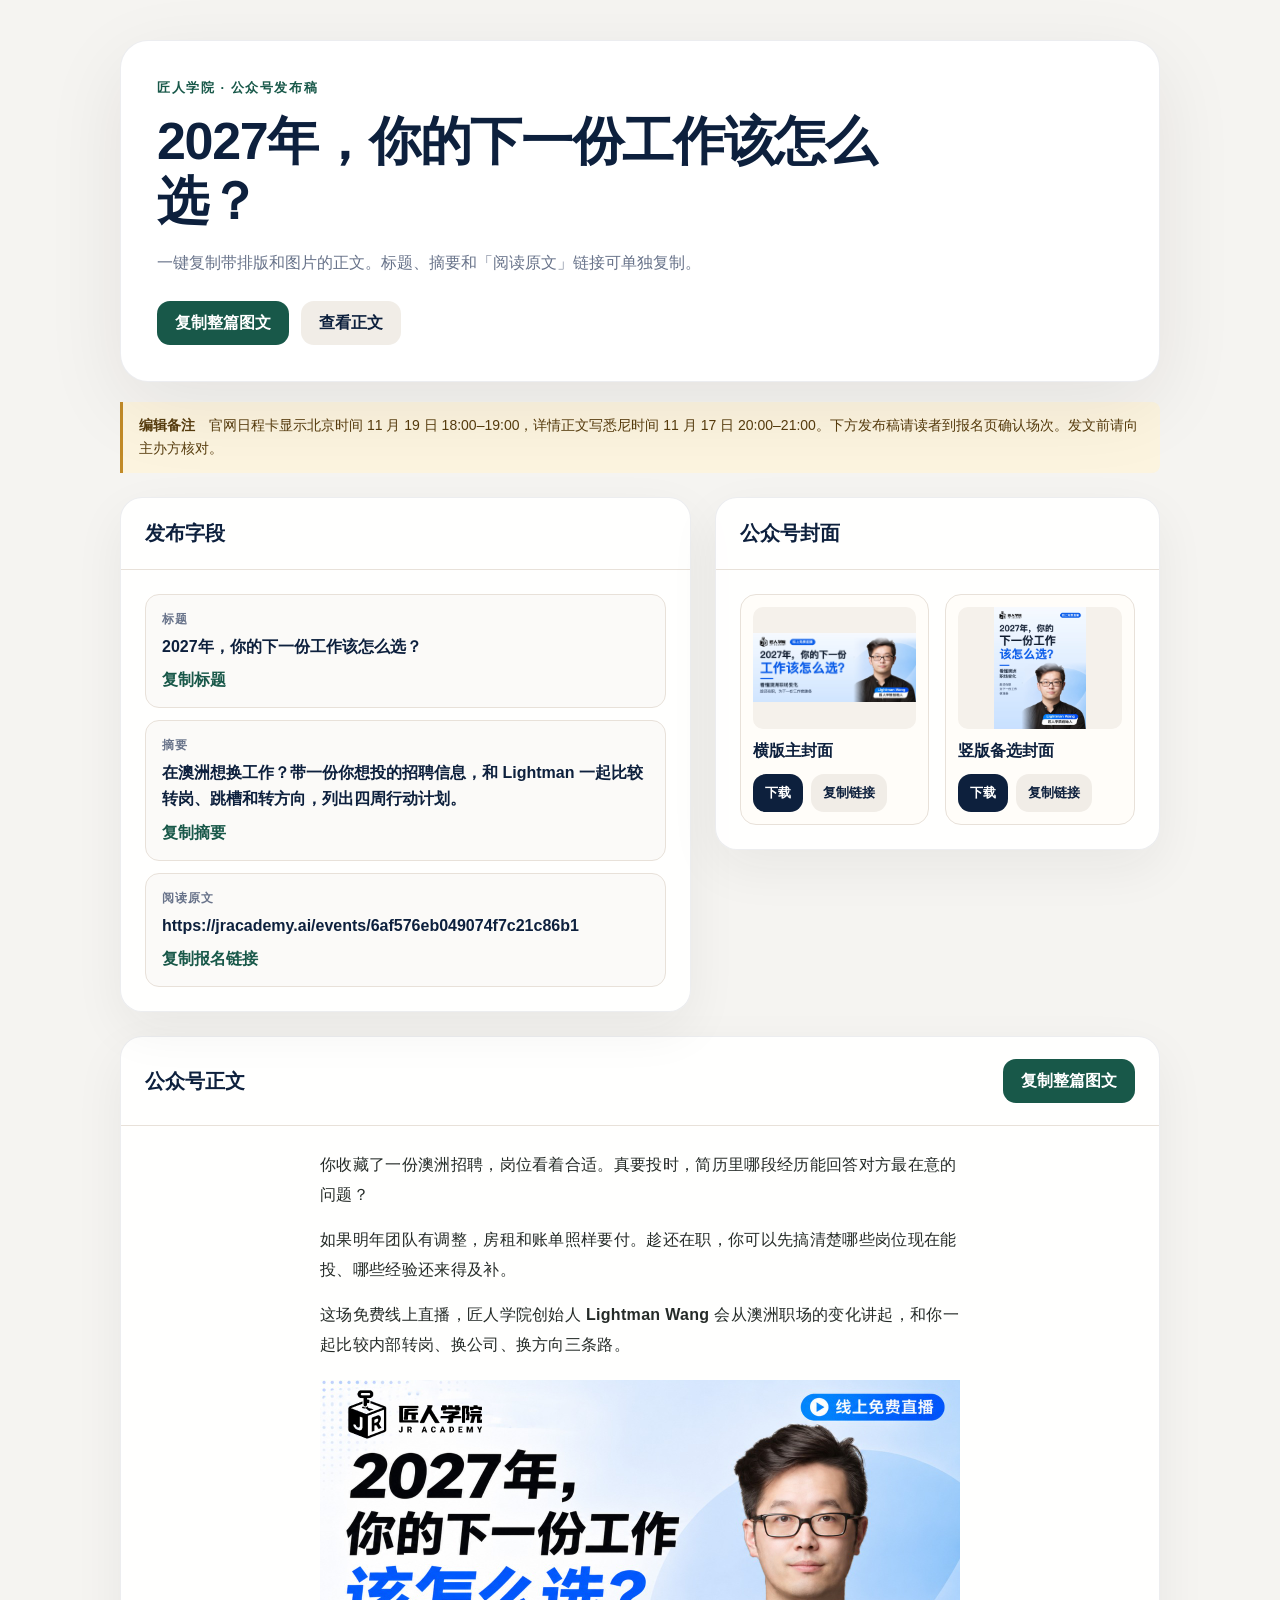
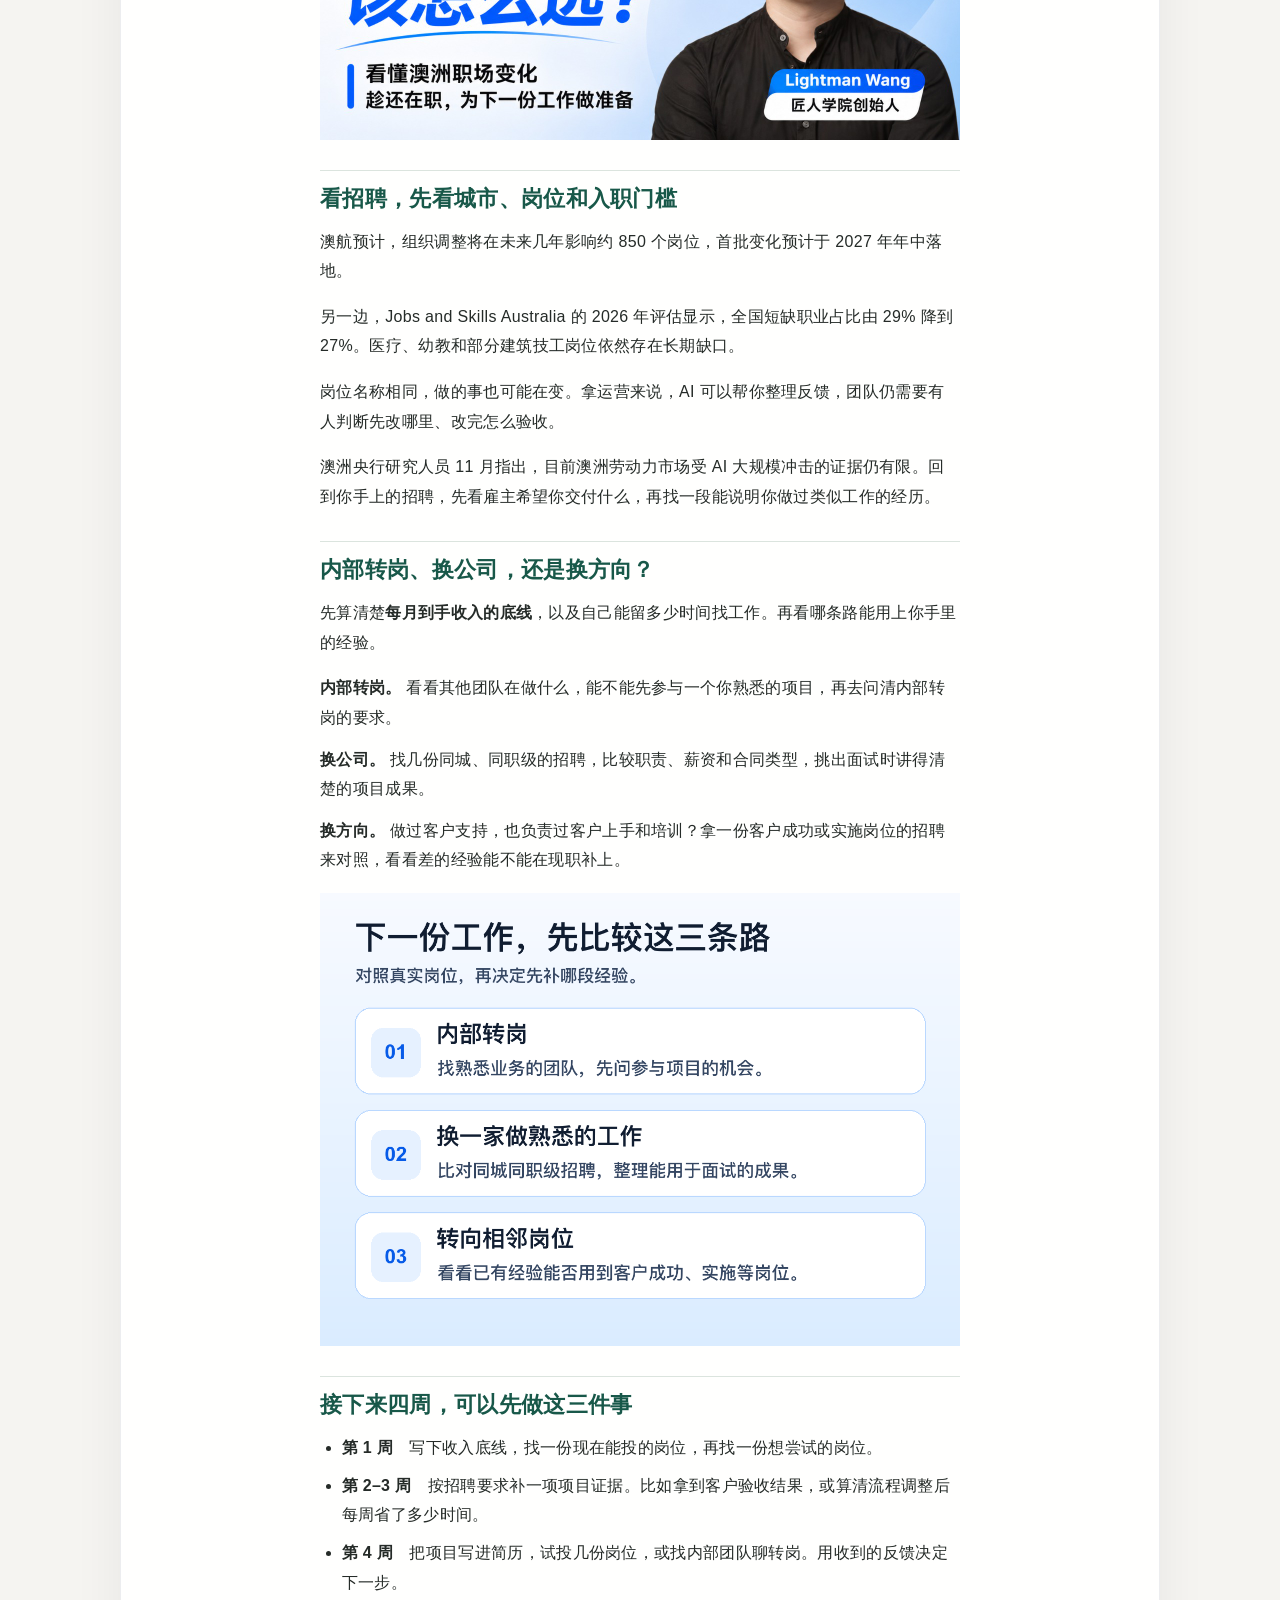
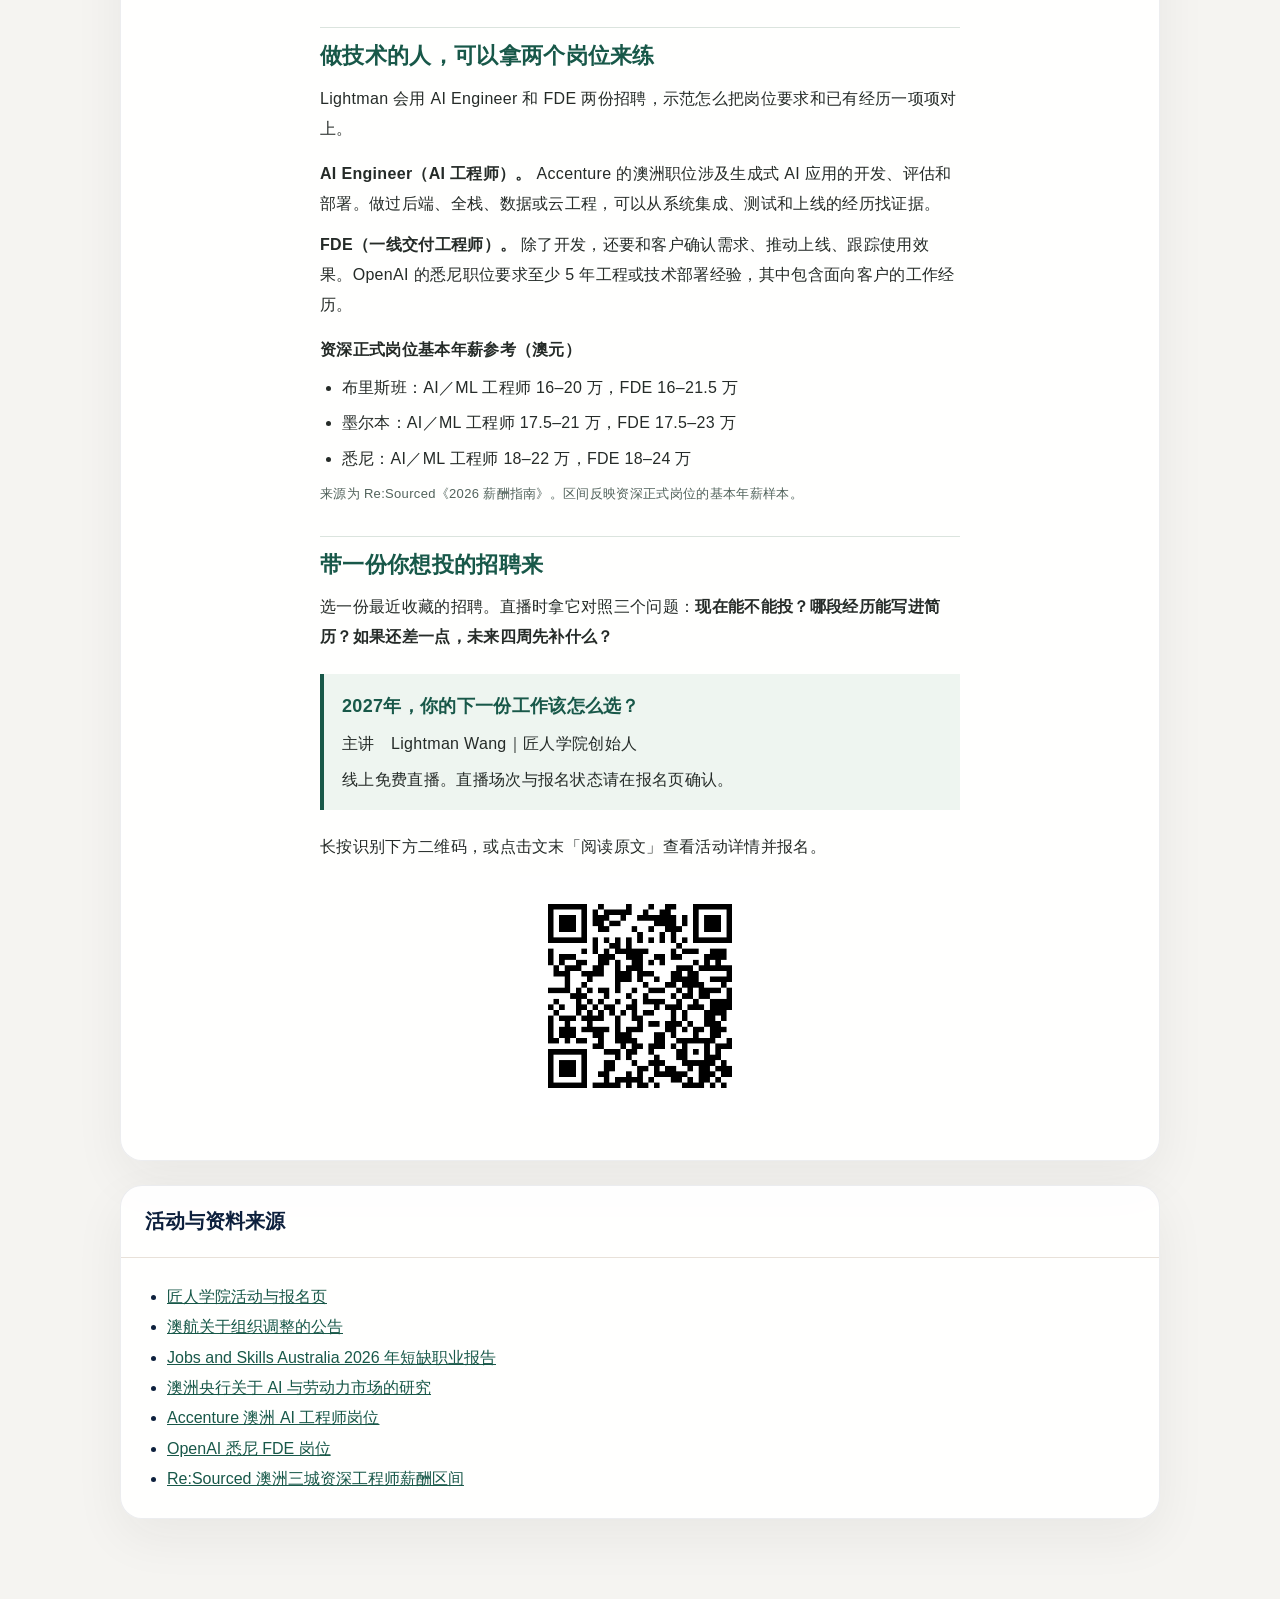
==== career-next-job-2027/index.html @ a5184e98 "Publish 2027 career webinar WeChat copy" ====
<!doctype html>
<html lang="zh-CN">
<head>
  <meta charset="utf-8">
  <meta name="viewport" content="width=device-width, initial-scale=1">
  <meta name="robots" content="noindex">
  <meta name="description" content="《2027年，你的下一份工作该怎么选？》微信公众号发布稿。">
  <meta property="og:image" content="https://simone0618.github.io/ai-agent-wechat-copy-0910/career-next-job-2027/assets/cover-wide.jpg">
  <title>2027年，你的下一份工作该怎么选？｜公众号发布稿</title>
  <link rel="stylesheet" href="../styles.css">
  <style>
    body { background: #f5f4f1; }
    .shell { max-width: 1040px; }
    .hero { background: #fff; }
    .hero::after { display: none; }
    .hero .eyebrow { margin: 0 0 12px; color: #185849; }
    h1 { font-size: clamp(29px, 5vw, 52px); line-height: 1.15; letter-spacing: -.025em; }
    .button.accent { background: #185849; }
    .mini-action { color: #185849; }
    .grid { grid-template-columns: minmax(0, 1fr) minmax(300px, .78fr); }
    .field-value { overflow-wrap: anywhere; }
    .editor-note { margin-top: 20px; padding: 12px 16px; background: #fcf4df; border-left: 3px solid #c18a27; border-radius: 0 8px 8px 0; color: #573c0d; font-size: 14px; line-height: 1.65; }
    .cover-grid { grid-template-columns: minmax(0, 1fr) minmax(0, 1fr); align-items: start; }
    .cover-card img { height: 122px; object-fit: contain; }
    .source-list { margin: 0; padding-left: 22px; line-height: 1.9; }
    .source-list a { color: #185849; }
    @media (max-width: 860px) { .grid { grid-template-columns: 1fr; } }
    @media (max-width: 380px) { .cover-grid { grid-template-columns: 1fr; } }
  </style>
</head>
<body>
  <main class="shell">
    <header class="hero">
      <p class="eyebrow">匠人学院 · 公众号发布稿</p>
      <h1>2027年，你的下一份工作该怎么选？</h1>
      <p>一键复制带排版和图片的正文。标题、摘要和「阅读原文」链接可单独复制。</p>
      <div class="actions">
        <button class="button accent" type="button" data-copy-rich>复制整篇图文</button>
        <a class="button secondary" href="#article">查看正文</a>
      </div>
    </header>

    <div class="editor-note">
      <strong>编辑备注</strong>　官网日程卡显示北京时间 11 月 19 日 18:00–19:00，详情正文写悉尼时间 11 月 17 日 20:00–21:00。下方发布稿请读者到报名页确认场次。发文前请向主办方核对。
    </div>

    <div class="grid">
      <section class="panel" aria-labelledby="fields-heading">
        <div class="panel-head"><h2 id="fields-heading">发布字段</h2></div>
        <div class="panel-body">
          <div class="field">
            <div class="field-label">标题</div>
            <div class="field-value" id="article-title">2027年，你的下一份工作该怎么选？</div>
            <button class="mini-action" type="button" data-copy-text="#article-title">复制标题</button>
          </div>
          <div class="field">
            <div class="field-label">摘要</div>
            <div class="field-value" id="article-summary">在澳洲想换工作？带一份你想投的招聘信息，和 Lightman 一起比较转岗、跳槽和转方向，列出四周行动计划。</div>
            <button class="mini-action" type="button" data-copy-text="#article-summary">复制摘要</button>
          </div>
          <div class="field">
            <div class="field-label">阅读原文</div>
            <div class="field-value" id="article-link">https://jracademy.ai/events/6af576eb049074f7c21c86b1</div>
            <button class="mini-action" type="button" data-copy-text="#article-link">复制报名链接</button>
          </div>
        </div>
      </section>

      <section class="panel" aria-labelledby="covers-heading">
        <div class="panel-head"><h2 id="covers-heading">公众号封面</h2></div>
        <div class="panel-body cover-grid">
          <div class="cover-card">
            <img src="https://simone0618.github.io/ai-agent-wechat-copy-0910/career-next-job-2027/assets/cover-wide.jpg" alt="横版封面，2027年，你的下一份工作该怎么选？">
            <strong>横版主封面</strong>
            <div class="actions">
              <a class="button" href="assets/cover-wide.jpg" download>下载</a>
              <button class="button secondary" type="button" data-copy-url="assets/cover-wide.jpg" aria-label="复制横版封面链接">复制链接</button>
            </div>
          </div>
          <div class="cover-card">
            <img src="https://simone0618.github.io/ai-agent-wechat-copy-0910/career-next-job-2027/assets/cover-portrait.jpg" alt="竖版封面，2027年，你的下一份工作该怎么选？">
            <strong>竖版备选封面</strong>
            <div class="actions">
              <a class="button" href="assets/cover-portrait.jpg" download>下载</a>
              <button class="button secondary" type="button" data-copy-url="assets/cover-portrait.jpg" aria-label="复制竖版封面链接">复制链接</button>
            </div>
          </div>
        </div>
      </section>
    </div>

    <section class="panel article-wrap" id="article" aria-labelledby="body-heading">
      <div class="panel-head">
        <h2 id="body-heading">公众号正文</h2>
        <button class="button accent" type="button" data-copy-rich>复制整篇图文</button>
      </div>
      <div class="panel-body">
        <article id="wechat-article">
          <section style="max-width:640px;margin:0 auto;color:#252b28;font-family:-apple-system,BlinkMacSystemFont,'PingFang SC','Microsoft YaHei',sans-serif;font-size:16px;line-height:1.85;letter-spacing:.02em;">
            <p style="margin:0 0 16px;">你收藏了一份澳洲招聘，岗位看着合适。真要投时，简历里哪段经历能回答对方最在意的问题？</p>
            <p style="margin:0 0 16px;">如果明年团队有调整，房租和账单照样要付。趁还在职，你可以先搞清楚哪些岗位现在能投、哪些经验还来得及补。</p>
            <p style="margin:0 0 20px;">这场免费线上直播，匠人学院创始人 <strong>Lightman Wang</strong> 会从澳洲职场的变化讲起，和你一起比较内部转岗、换公司、换方向三条路。</p>
            <p style="margin:0 0 30px;text-align:center;"><img src="https://simone0618.github.io/ai-agent-wechat-copy-0910/career-next-job-2027/assets/hero.jpg" alt="匠人学院活动海报，Lightman Wang 主讲，线上免费直播" width="640" style="display:block;width:100%;max-width:100%;height:auto;margin:0 auto;"></p>

            <h2 style="margin:30px 0 12px;padding-top:12px;border-top:1px solid #dbe4de;color:#185849;font-size:22px;line-height:1.45;">看招聘，先看城市、岗位和入职门槛</h2>
            <p style="margin:0 0 16px;">澳航预计，组织调整将在未来几年影响约 850 个岗位，首批变化预计于 2027 年年中落地。</p>
            <p style="margin:0 0 16px;">另一边，Jobs and Skills Australia 的 2026 年评估显示，全国短缺职业占比由 29% 降到 27%。医疗、幼教和部分建筑技工岗位依然存在长期缺口。</p>
            <p style="margin:0 0 16px;">岗位名称相同，做的事也可能在变。拿运营来说，AI 可以帮你整理反馈，团队仍需要有人判断先改哪里、改完怎么验收。</p>
            <p style="margin:0 0 16px;">澳洲央行研究人员 11 月指出，目前澳洲劳动力市场受 AI 大规模冲击的证据仍有限。回到你手上的招聘，先看雇主希望你交付什么，再找一段能说明你做过类似工作的经历。</p>

            <h2 style="margin:30px 0 12px;padding-top:12px;border-top:1px solid #dbe4de;color:#185849;font-size:22px;line-height:1.45;">内部转岗、换公司，还是换方向？</h2>
            <p style="margin:0 0 16px;">先算清楚<strong>每月到手收入的底线</strong>，以及自己能留多少时间找工作。再看哪条路能用上你手里的经验。</p>
            <p style="margin:0 0 12px;"><strong>内部转岗。</strong> 看看其他团队在做什么，能不能先参与一个你熟悉的项目，再去问清内部转岗的要求。</p>
            <p style="margin:0 0 12px;"><strong>换公司。</strong> 找几份同城、同职级的招聘，比较职责、薪资和合同类型，挑出面试时讲得清楚的项目成果。</p>
            <p style="margin:0 0 18px;"><strong>换方向。</strong> 做过客户支持，也负责过客户上手和培训？拿一份客户成功或实施岗位的招聘来对照，看看差的经验能不能在现职补上。</p>
            <p style="margin:0 0 28px;text-align:center;"><img src="https://simone0618.github.io/ai-agent-wechat-copy-0910/career-next-job-2027/assets/career-paths.png" alt="下一份工作的三条路径，内部转岗、换公司、转向相邻岗位" width="640" style="display:block;width:100%;max-width:100%;height:auto;margin:0 auto;"></p>

            <h2 style="margin:30px 0 12px;padding-top:12px;border-top:1px solid #dbe4de;color:#185849;font-size:22px;line-height:1.45;">接下来四周，可以先做这三件事</h2>
            <ul style="margin:0 0 20px;padding-left:1.35em;">
              <li style="margin:0 0 8px;"><strong>第 1 周</strong>　写下收入底线，找一份现在能投的岗位，再找一份想尝试的岗位。</li>
              <li style="margin:0 0 8px;"><strong>第 2–3 周</strong>　按招聘要求补一项项目证据。比如拿到客户验收结果，或算清流程调整后每周省了多少时间。</li>
              <li style="margin:0;"><strong>第 4 周</strong>　把项目写进简历，试投几份岗位，或找内部团队聊转岗。用收到的反馈决定下一步。</li>
            </ul>

            <h2 style="margin:30px 0 12px;padding-top:12px;border-top:1px solid #dbe4de;color:#185849;font-size:22px;line-height:1.45;">做技术的人，可以拿两个岗位来练</h2>
            <p style="margin:0 0 16px;">Lightman 会用 AI Engineer 和 FDE 两份招聘，示范怎么把岗位要求和已有经历一项项对上。</p>
            <p style="margin:0 0 12px;"><strong>AI Engineer（AI 工程师）。</strong> Accenture 的澳洲职位涉及生成式 AI 应用的开发、评估和部署。做过后端、全栈、数据或云工程，可以从系统集成、测试和上线的经历找证据。</p>
            <p style="margin:0 0 16px;"><strong>FDE（一线交付工程师）。</strong> 除了开发，还要和客户确认需求、推动上线、跟踪使用效果。OpenAI 的悉尼职位要求至少 5 年工程或技术部署经验，其中包含面向客户的工作经历。</p>
            <p style="margin:0 0 8px;"><strong>资深正式岗位基本年薪参考（澳元）</strong></p>
            <ul style="margin:0 0 8px;padding-left:1.35em;">
              <li style="margin:0 0 6px;">布里斯班：AI／ML 工程师 16–20 万，FDE 16–21.5 万</li>
              <li style="margin:0 0 6px;">墨尔本：AI／ML 工程师 17.5–21 万，FDE 17.5–23 万</li>
              <li style="margin:0;">悉尼：AI／ML 工程师 18–22 万，FDE 18–24 万</li>
            </ul>
            <p style="margin:0 0 20px;color:#52635c;font-size:13px;">来源为 Re:Sourced《2026 薪酬指南》。区间反映资深正式岗位的基本年薪样本。</p>

            <h2 style="margin:30px 0 12px;padding-top:12px;border-top:1px solid #dbe4de;color:#185849;font-size:22px;line-height:1.45;">带一份你想投的招聘来</h2>
            <p style="margin:0 0 16px;">选一份最近收藏的招聘。直播时拿它对照三个问题：<strong>现在能不能投？哪段经历能写进简历？如果还差一点，未来四周先补什么？</strong></p>
            <section style="margin:22px 0;padding:16px 18px;background:#eef5f0;border-left:4px solid #185849;">
              <p style="margin:0 0 6px;color:#185849;font-size:18px;"><strong>2027年，你的下一份工作该怎么选？</strong></p>
              <p style="margin:0 0 6px;">主讲　Lightman Wang｜匠人学院创始人</p>
              <p style="margin:0;">线上免费直播。直播场次与报名状态请在报名页确认。</p>
            </section>
            <p style="margin:0 0 14px;">长按识别下方二维码，或点击文末「阅读原文」查看活动详情并报名。</p>
            <p style="margin:0 auto 20px;text-align:center;"><img src="https://simone0618.github.io/ai-agent-wechat-copy-0910/career-next-job-2027/assets/registration-qr.png" alt="匠人学院活动报名二维码" width="240" style="display:block;width:240px;max-width:100%;height:auto;margin:0 auto;"></p>
          </section>
        </article>
      </div>
    </section>

    <section class="panel article-wrap" aria-labelledby="sources-heading">
      <div class="panel-head"><h2 id="sources-heading">活动与资料来源</h2></div>
      <div class="panel-body">
        <ul class="source-list">
          <li><a href="https://jracademy.ai/events/6af576eb049074f7c21c86b1">匠人学院活动与报名页</a></li>
          <li><a href="https://www.qantasnewsroom.com.au/media-releases/qantas-group-fast-tracks-technology-and-ai-investment-with-new-accenture-partnership">澳航关于组织调整的公告</a></li>
          <li><a href="https://www.jobsandskills.gov.au/news/occupation-shortages-continue-ease-while-new-analysis-reveals-whats-driving-persistent-gaps">Jobs and Skills Australia 2026 年短缺职业报告</a></li>
          <li><a href="https://www.rba.gov.au/publications/insights/australian-economy/2026/monitoring-early-effects-of-ai-on-the-labour-market.html">澳洲央行关于 AI 与劳动力市场的研究</a></li>
          <li><a href="https://www.accenture.com/au-en/careers/jobdetails?id=R00291605_en">Accenture 澳洲 AI 工程师岗位</a></li>
          <li><a href="https://openai.com/careers/forward-deployed-engineer-sydney-sydney-australia/">OpenAI 悉尼 FDE 岗位</a></li>
          <li><a href="https://www.resourced.com.au/locations">Re:Sourced 澳洲三城资深工程师薪酬区间</a></li>
        </ul>
      </div>
    </section>
  </main>
  <div class="toast" id="toast" role="status" aria-live="polite"></div>
  <script src="../app.js"></script>
</body>
</html>
---- styles.css ----
:root {
  color-scheme: light;
  --ink: #0d203d;
  --muted: #68738a;
  --paper: #fffdf9;
  --line: #e8e1d9;
  --coral: #ff624b;
  --purple: #9965f4;
  --success: #19744a;
}

* { box-sizing: border-box; }
html { scroll-behavior: smooth; }
body {
  margin: 0;
  background: linear-gradient(145deg, #f8f3eb 0%, #fffdf9 42%, #f6f2ff 100%);
  color: var(--ink);
  font-family: -apple-system, BlinkMacSystemFont, "Segoe UI", "PingFang SC", "Hiragino Sans GB", "Microsoft YaHei", sans-serif;
}
button, a { font: inherit; }
.shell { width: min(1180px, calc(100% - 32px)); margin: 0 auto; padding: 40px 0 80px; }
.hero {
  position: relative;
  overflow: hidden;
  border: 1px solid rgba(13, 32, 61, .08);
  border-radius: 28px;
  background: rgba(255, 253, 249, .9);
  padding: 36px;
  box-shadow: 0 24px 80px rgba(35, 31, 27, .08);
}
.hero::after {
  content: "";
  position: absolute;
  width: 380px;
  height: 380px;
  right: -160px;
  top: -210px;
  border-radius: 50%;
  background: linear-gradient(135deg, rgba(255,98,75,.22), rgba(153,101,244,.18));
  filter: blur(6px);
}
.eyebrow { margin: 0 0 10px; color: var(--coral); font-size: 13px; font-weight: 800; letter-spacing: .12em; text-transform: uppercase; }
h1 { max-width: 780px; margin: 0; font-size: clamp(36px, 7vw, 72px); line-height: .98; letter-spacing: -.045em; }
.hero p { max-width: 720px; margin: 18px 0 0; color: var(--muted); line-height: 1.75; }
.status { display: inline-flex; align-items: center; gap: 8px; margin-top: 22px; padding: 9px 13px; border-radius: 999px; background: #e9f8ef; color: var(--success); font-size: 13px; font-weight: 700; }
.dot { width: 8px; height: 8px; border-radius: 50%; background: #2fb473; }
.actions { display: flex; flex-wrap: wrap; gap: 12px; margin-top: 24px; }
.button {
  display: inline-flex;
  align-items: center;
  justify-content: center;
  min-height: 44px;
  border: 0;
  border-radius: 13px;
  padding: 0 18px;
  background: var(--ink);
  color: white;
  font-weight: 750;
  text-decoration: none;
  cursor: pointer;
  transition: transform .18s ease, box-shadow .18s ease;
}
.button:hover { transform: translateY(-1px); box-shadow: 0 10px 24px rgba(13,32,61,.18); }
.button.secondary { background: #f1ede7; color: var(--ink); }
.button.accent { background: linear-gradient(100deg, var(--coral), #ff477e 55%, var(--purple)); }
.grid { display: grid; grid-template-columns: minmax(0, 1fr) minmax(320px, 430px); gap: 24px; align-items: start; margin-top: 24px; }
.panel { border: 1px solid rgba(13,32,61,.08); border-radius: 22px; background: rgba(255,255,255,.92); box-shadow: 0 18px 52px rgba(35,31,27,.06); }
.panel-head { display: flex; align-items: center; justify-content: space-between; gap: 16px; padding: 22px 24px; border-bottom: 1px solid var(--line); }
.panel-head h2 { margin: 0; font-size: 20px; }
.panel-body { padding: 24px; }
.field { padding: 16px; border: 1px solid var(--line); border-radius: 14px; background: #fbfaf8; }
.field + .field { margin-top: 12px; }
.field-label { margin-bottom: 6px; color: var(--muted); font-size: 12px; font-weight: 800; letter-spacing: .08em; text-transform: uppercase; }
.field-value { line-height: 1.65; font-weight: 650; }
.mini-action { margin-top: 10px; border: 0; background: transparent; color: var(--coral); padding: 0; font-weight: 750; cursor: pointer; }
.cover-grid { display: grid; gap: 16px; }
.cover-card { border: 1px solid var(--line); border-radius: 16px; padding: 12px; background: var(--paper); }
.cover-card img { display: block; width: 100%; border-radius: 10px; background: #f5f1eb; }
.cover-card strong { display: block; margin: 12px 0 3px; }
.cover-card span { color: var(--muted); font-size: 13px; }
.cover-card .actions { margin-top: 12px; gap: 8px; }
.cover-card .button { min-height: 38px; padding: 0 12px; font-size: 13px; }
.article-wrap { margin-top: 24px; }
.article-note { margin: 0; color: var(--muted); font-size: 13px; }
.asset-list { display: grid; gap: 10px; margin-top: 16px; }
.asset-row { display: grid; grid-template-columns: 44px 1fr auto; gap: 12px; align-items: center; padding: 10px; border: 1px solid var(--line); border-radius: 12px; background: #fbfaf8; }
.asset-row img { width: 44px; height: 44px; object-fit: cover; border-radius: 8px; }
.asset-row strong { display: block; font-size: 13px; }
.asset-row span { display: block; margin-top: 3px; color: var(--muted); font-size: 12px; }
.asset-row button { border: 0; color: var(--coral); background: transparent; font-weight: 750; cursor: pointer; }
.toast { position: fixed; right: 24px; bottom: 24px; z-index: 30; transform: translateY(20px); opacity: 0; pointer-events: none; border-radius: 12px; background: var(--ink); color: white; padding: 12px 16px; box-shadow: 0 16px 40px rgba(13,32,61,.22); transition: .2s ease; }
.toast.show { transform: translateY(0); opacity: 1; }
@media (max-width: 860px) {
  .shell { width: min(100% - 20px, 720px); padding-top: 12px; }
  .hero { padding: 26px 22px; border-radius: 20px; }
  .grid { grid-template-columns: 1fr; }
  .panel-head { align-items: flex-start; flex-direction: column; }
  .panel-head .button { width: 100%; }
}
@media print {
  body { background: white; }
  .hero, .grid > aside, .panel-head, .article-note, .toast { display: none !important; }
  .shell, .grid, .article-wrap, .panel, .panel-body { width: 100%; margin: 0; padding: 0; border: 0; box-shadow: none; }
}
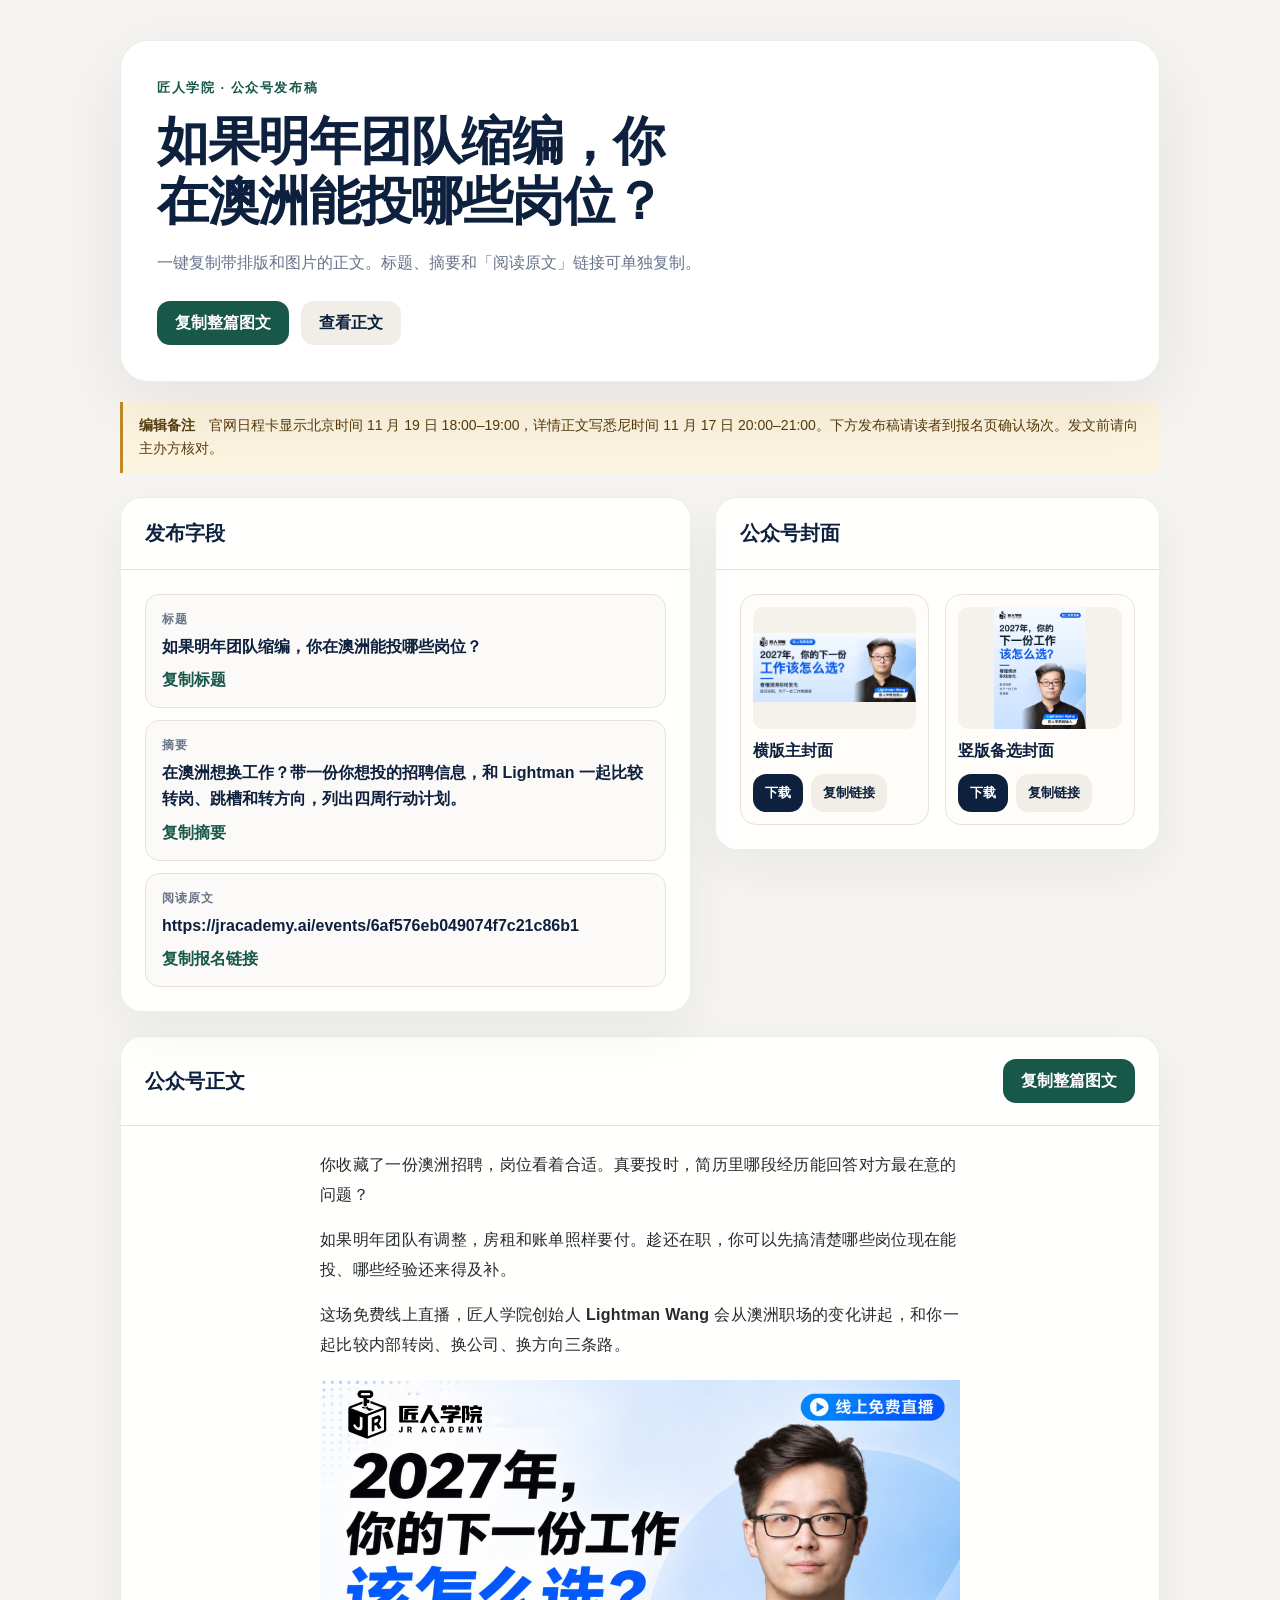
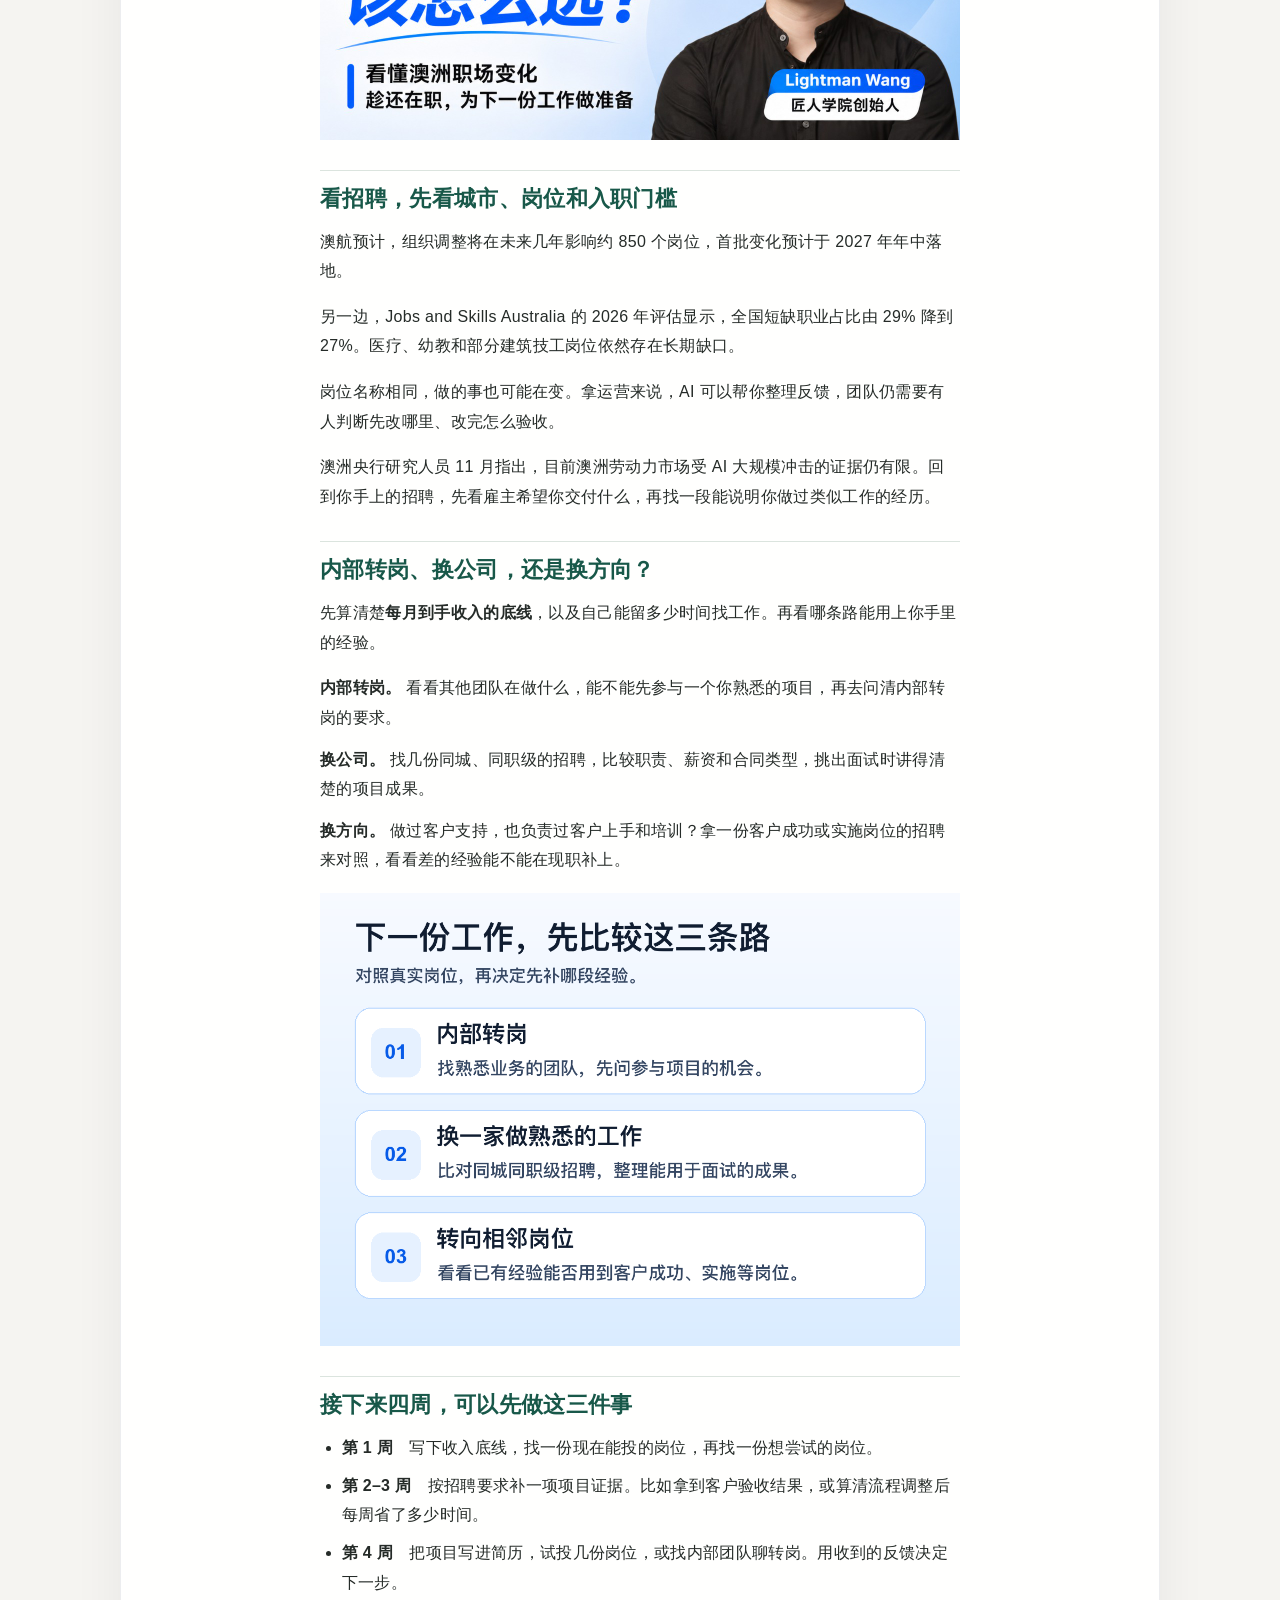
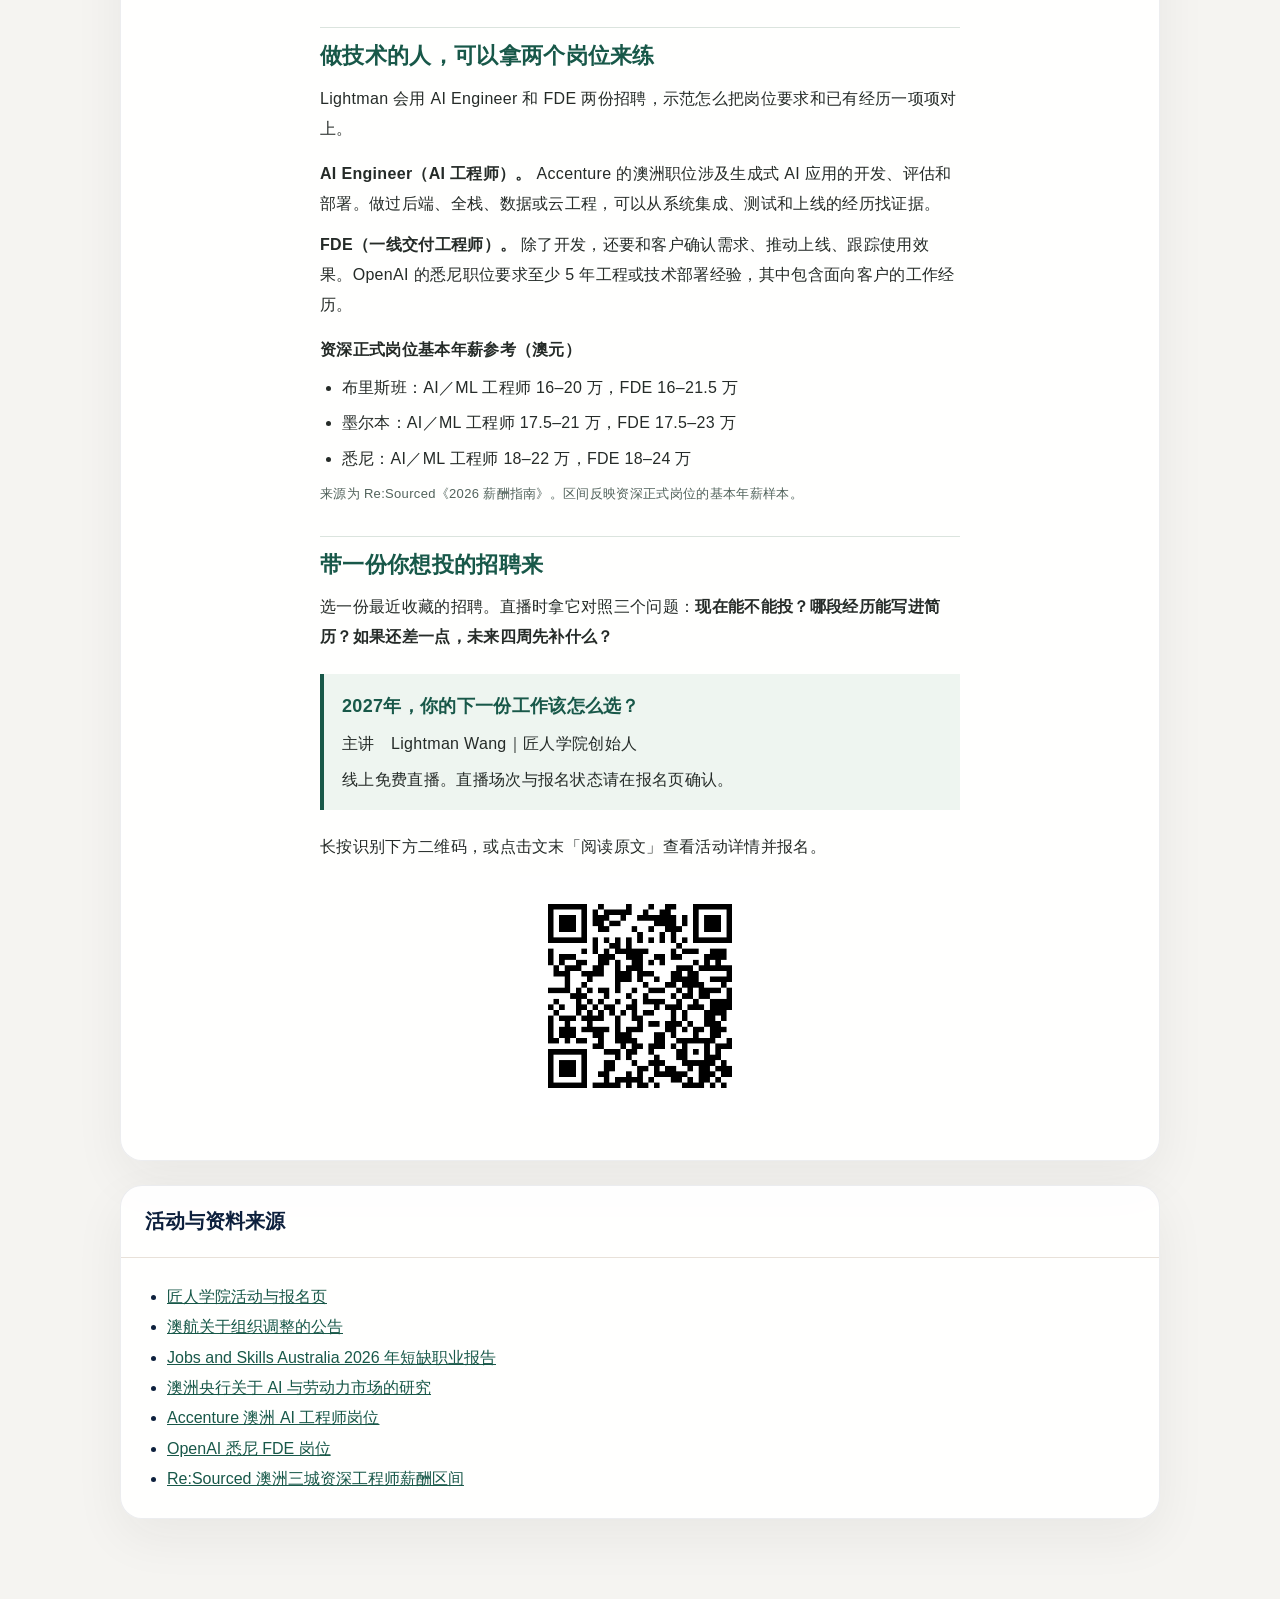
==== commit d82795ed: "Sharpen Australian career webinar WeChat headline" ====
--- a/career-next-job-2027/index.html
+++ b/career-next-job-2027/index.html
@@ -4,9 +4,10 @@
   <meta charset="utf-8">
   <meta name="viewport" content="width=device-width, initial-scale=1">
   <meta name="robots" content="noindex">
-  <meta name="description" content="《2027年，你的下一份工作该怎么选？》微信公众号发布稿。">
+  <meta name="description" content="《如果明年团队缩编，你在澳洲能投哪些岗位？》微信公众号发布稿。">
+  <meta property="og:title" content="如果明年团队缩编，你在澳洲能投哪些岗位？">
   <meta property="og:image" content="https://simone0618.github.io/ai-agent-wechat-copy-0910/career-next-job-2027/assets/cover-wide.jpg">
-  <title>2027年，你的下一份工作该怎么选？｜公众号发布稿</title>
+  <title>如果明年团队缩编，你在澳洲能投哪些岗位？｜公众号发布稿</title>
   <link rel="stylesheet" href="../styles.css">
   <style>
     body { background: #f5f4f1; }
@@ -14,7 +15,7 @@
     .hero { background: #fff; }
     .hero::after { display: none; }
     .hero .eyebrow { margin: 0 0 12px; color: #185849; }
-    h1 { font-size: clamp(29px, 5vw, 52px); line-height: 1.15; letter-spacing: -.025em; }
+    h1 { font-size: clamp(29px, 5vw, 52px); line-height: 1.15; letter-spacing: -.025em; text-wrap: balance; }
     .button.accent { background: #185849; }
     .mini-action { color: #185849; }
     .grid { grid-template-columns: minmax(0, 1fr) minmax(300px, .78fr); }
@@ -32,7 +33,7 @@
   <main class="shell">
     <header class="hero">
       <p class="eyebrow">匠人学院 · 公众号发布稿</p>
-      <h1>2027年，你的下一份工作该怎么选？</h1>
+      <h1>如果明年团队缩编，你在澳洲能投哪些岗位？</h1>
       <p>一键复制带排版和图片的正文。标题、摘要和「阅读原文」链接可单独复制。</p>
       <div class="actions">
         <button class="button accent" type="button" data-copy-rich>复制整篇图文</button>
@@ -50,7 +51,7 @@
         <div class="panel-body">
           <div class="field">
             <div class="field-label">标题</div>
-            <div class="field-value" id="article-title">2027年，你的下一份工作该怎么选？</div>
+            <div class="field-value" id="article-title">如果明年团队缩编，你在澳洲能投哪些岗位？</div>
             <button class="mini-action" type="button" data-copy-text="#article-title">复制标题</button>
           </div>
           <div class="field">
